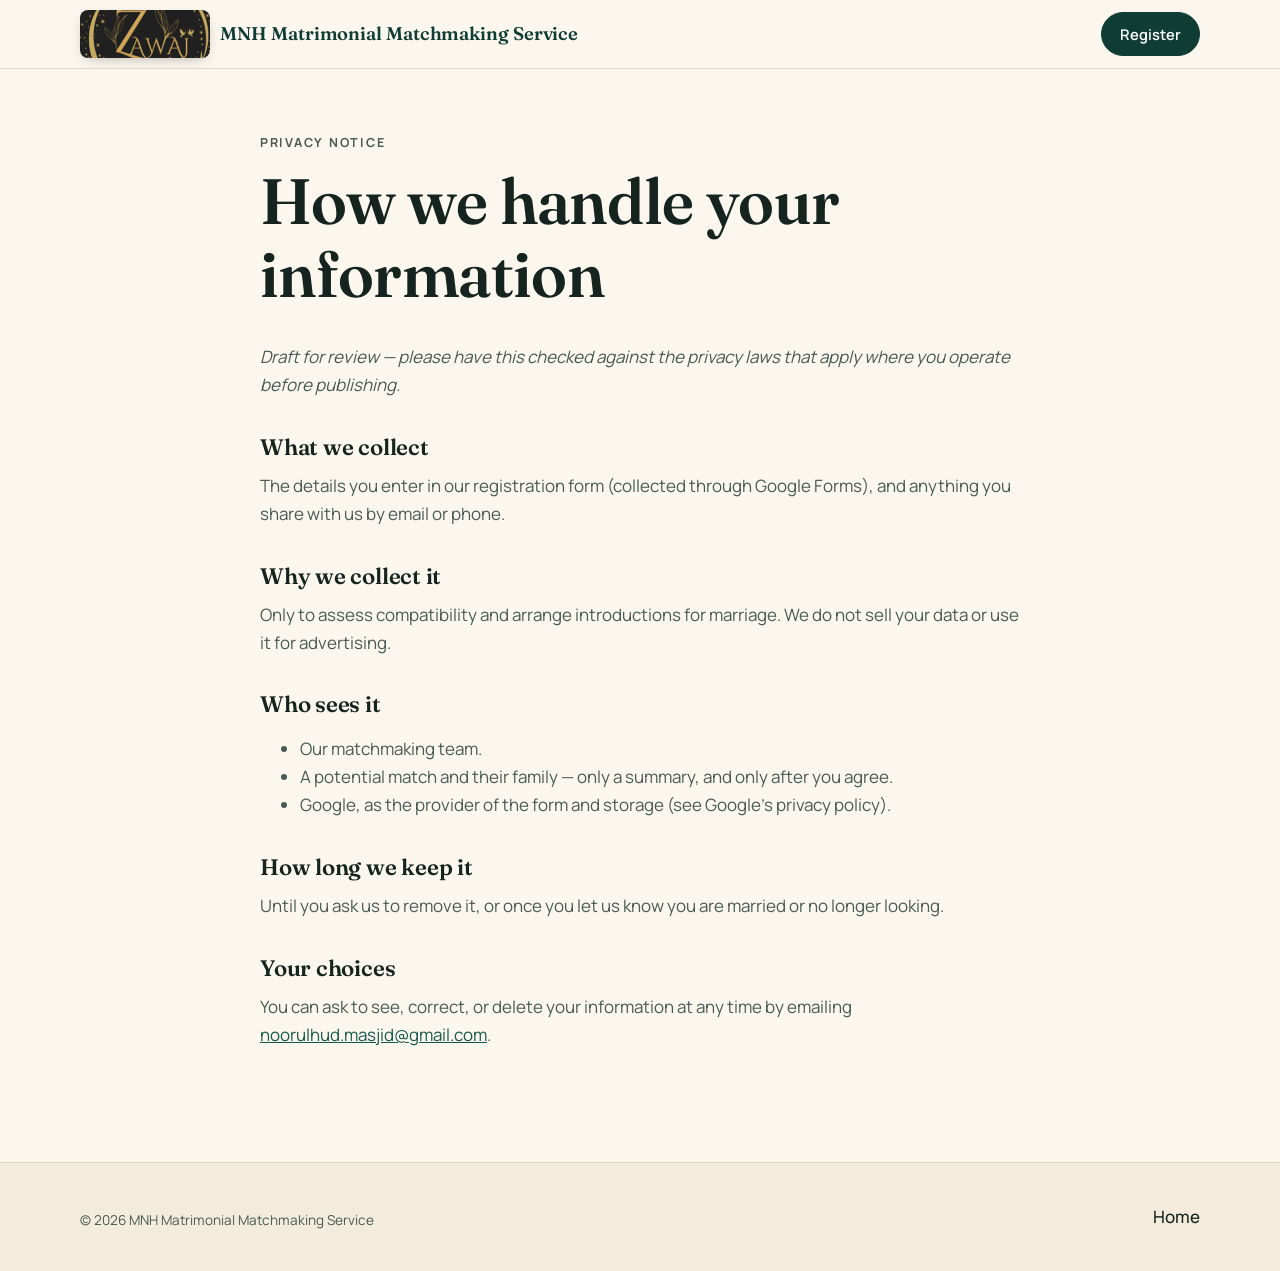
==== privacy.html @ 69de5522 "Initial MNH Matrimonial Matchmaking Service site Co-Authored-By: Claude Opus 5.5 <noreply@anthropic." ====
<!doctype html>
<html lang="en">
<head>
  <meta charset="utf-8" />
  <meta name="viewport" content="width=device-width, initial-scale=1" />
  <title>Privacy notice — MNH Matrimonial Matchmaking Service</title>
  <meta name="robots" content="noindex" />
  <link rel="icon" href="assets/favicon-64.png" type="image/png" />
  <link rel="apple-touch-icon" href="assets/apple-touch-icon.png" />
  <link href="https://fonts.googleapis.com/css2?family=Fraunces:opsz,wght@9..144,400;9..144,600&family=Manrope:wght@400;500;600;700&display=swap" rel="stylesheet" />
  <link rel="stylesheet" href="assets/styles.css" />
</head>
<body>
  <header class="nav">
    <div class="wrap nav-inner">
      <a class="brand" href="index.html"><img class="logo" src="assets/logo.png" alt="Zawaj logo" width="470" height="173" /><span class="brand-name">MNH Matrimonial<br class="brand-br" /> Matchmaking Service</span></a>
      <a class="btn btn-sm" href="index.html#register">Register</a>
    </div>
  </header>
  <main class="legal">
    <div class="wrap narrow">
      <p class="eyebrow">Privacy notice</p>
      <h1>How we handle your information</h1>
      <p><em>Draft for review — please have this checked against the privacy laws that apply where you operate before publishing.</em></p>

      <h2>What we collect</h2>
      <p>The details you enter in our registration form (collected through Google Forms), and anything you share with us by email or phone.</p>

      <h2>Why we collect it</h2>
      <p>Only to assess compatibility and arrange introductions for marriage. We do not sell your data or use it for advertising.</p>

      <h2>Who sees it</h2>
      <ul>
        <li>Our matchmaking team.</li>
        <li>A potential match and their family — only a summary, and only after you agree.</li>
        <li>Google, as the provider of the form and storage (see Google's privacy policy).</li>
      </ul>

      <h2>How long we keep it</h2>
      <p>Until you ask us to remove it, or once you let us know you are married or no longer looking.</p>

      <h2>Your choices</h2>
      <p>You can ask to see, correct, or delete your information at any time by emailing <a href="mailto:noorulhud.masjid@gmail.com" data-contact>noorulhud.masjid@gmail.com</a>.</p>
    </div>
  </main>
  <footer class="footer"><div class="wrap footer-inner"><p class="muted small">© <span id="year"></span> MNH Matrimonial Matchmaking Service</p><nav class="footer-links"><a href="index.html">Home</a></nav></div></footer>
  <script src="assets/config.js"></script>
  <script src="assets/main.js"></script>
</body>
</html>
---- assets/styles.css ----
:root {
  --ink: #16241f;
  --ink-soft: #4a5a54;
  --paper: #fbf7ef;
  --paper-2: #f3ecdd;
  --line: #e2d8c3;
  --emerald: #0f3d34;
  --emerald-2: #175a4c;
  --gold: #b8893a;
  --gold-soft: #e9d6ac;
  --white: #fff;
  --radius: 14px;
  --serif: "Fraunces", Georgia, serif;
  --sans: "Manrope", system-ui, -apple-system, "Segoe UI", sans-serif;
  --pattern: url("data:image/svg+xml,%3Csvg xmlns='http://www.w3.org/2000/svg' width='64' height='64' viewBox='0 0 40 40'%3E%3Cg fill='none' stroke='%23b8893a' stroke-opacity='.18' stroke-width='.8'%3E%3Crect x='9' y='9' width='22' height='22'/%3E%3Crect x='9' y='9' width='22' height='22' transform='rotate(45 20 20)'/%3E%3C/g%3E%3C/svg%3E");
}

*, *::before, *::after { box-sizing: border-box; }
html { scroll-behavior: smooth; scroll-padding-top: 80px; }
body {
  margin: 0;
  font: 400 17px/1.65 var(--sans);
  color: var(--ink);
  background: var(--paper);
  -webkit-font-smoothing: antialiased;
}
img, svg, iframe { display: block; max-width: 100%; }
a { color: var(--emerald-2); }
h1, h2, h3 { font-family: var(--serif); font-weight: 600; line-height: 1.15; margin: 0 0 .5em; letter-spacing: -.01em; }
h1 { font-size: clamp(2.4rem, 5.5vw, 4rem); }
h2 { font-size: clamp(1.8rem, 3.6vw, 2.6rem); }
h3 { font-size: 1.25rem; }
p { margin: 0 0 1em; }

.wrap { width: min(1120px, 100% - 32px); margin-inline: auto; }
.narrow { width: min(760px, 100% - 32px); }
.skip { position: absolute; left: -999px; top: 8px; background: var(--emerald); color: #fff; padding: 8px 14px; border-radius: 8px; z-index: 100; }
.skip:focus { left: 8px; }
.eyebrow { font-size: .78rem; font-weight: 700; letter-spacing: .14em; text-transform: uppercase; color: var(--gold); margin-bottom: .8em; }
.muted { color: var(--ink-soft); }
.small { font-size: .85rem; }

/* Buttons */
.btn {
  display: inline-flex; align-items: center; justify-content: center;
  padding: 14px 24px; border-radius: 999px;
  background: var(--emerald); color: #fff; text-decoration: none;
  font-weight: 600; border: 1.5px solid var(--emerald);
  transition: background .2s, transform .2s;
}
.btn:hover { background: var(--emerald-2); transform: translateY(-1px); }
.btn:focus-visible, a:focus-visible, button:focus-visible, summary:focus-visible { outline: 3px solid var(--gold); outline-offset: 3px; }
.btn-ghost { background: transparent; color: var(--emerald); }
.btn-ghost:hover { background: var(--paper-2); }
.btn-sm { padding: 9px 18px; font-size: .92rem; }

/* Nav */
.nav { position: sticky; top: 0; z-index: 50; background: rgba(251,247,239,.92); backdrop-filter: blur(10px); border-bottom: 1px solid var(--line); }
.nav-inner { display: flex; align-items: center; justify-content: space-between; height: 68px; }
.brand { display: inline-flex; align-items: center; gap: 10px; text-decoration: none; color: var(--emerald); font: 600 1.45rem var(--serif); }
.brand svg { width: 30px; height: 30px; color: var(--gold); }
.brand .logo { height: 48px; width: auto; border-radius: 8px; box-shadow: 0 4px 14px -6px rgba(0,0,0,.4); }
.footer .brand .logo { height: 56px; }
.brand-name { font: 600 1.15rem/1.15 var(--serif); color: var(--emerald); letter-spacing: -.005em; }
.brand-br { display: none; }
@media (max-width: 1080px) { .brand-br { display: inline; } .brand-name { font-size: 1rem; } }
@media (max-width: 420px) { .brand { gap: 8px; } .brand .logo { height: 40px; } .brand-name { font-size: .88rem; } }
.nav-links { display: flex; align-items: center; gap: 28px; }
.nav-links a:not(.btn) { color: var(--ink); text-decoration: none; font-weight: 500; font-size: .95rem; }
.nav-links a:not(.btn):hover { color: var(--emerald-2); }
.nav-toggle { display: none; background: none; border: 0; width: 44px; height: 44px; padding: 10px; cursor: pointer; }
.nav-toggle span { display: block; height: 2px; background: var(--ink); margin: 6px 0; transition: transform .2s; }
.nav-toggle[aria-expanded="true"] span:first-child { transform: translateY(4px) rotate(45deg); }
.nav-toggle[aria-expanded="true"] span:last-child { transform: translateY(-4px) rotate(-45deg); }

/* Hero */
.hero { padding: clamp(56px, 9vw, 110px) 0 clamp(56px, 8vw, 96px); background: var(--pattern), var(--paper); }
.hero-grid { display: grid; grid-template-columns: 1.2fr .8fr; gap: 56px; align-items: center; }
.hero h1 em { font-style: italic; color: var(--emerald-2); }
.lede { font-size: 1.15rem; color: var(--ink-soft); max-width: 36em; }
.cta-row { display: flex; flex-wrap: wrap; gap: 12px; margin: 28px 0 24px; }
.hero-points { list-style: none; padding: 0; margin: 0; display: flex; flex-wrap: wrap; gap: 10px 22px; font-size: .92rem; color: var(--ink-soft); }
.hero-points li::before { content: "✦"; color: var(--gold); margin-right: 8px; }
.hero-card {
  margin: 0; padding: 36px 32px; border-radius: 22px;
  background: var(--emerald); color: #f5efe1;
  box-shadow: 0 24px 60px -24px rgba(15,61,52,.55);
  position: relative; overflow: hidden;
}
.hero-card::after { content: ""; position: absolute; inset: 0; background: var(--pattern); opacity: .7; pointer-events: none; }
.hero-card blockquote { margin: 0; position: relative; z-index: 1; }
.arabic { font-family: "Amiri", "Traditional Arabic", serif; font-size: 1.6rem; line-height: 1.9; color: var(--gold-soft); }
.hero-card blockquote p:last-child { font-family: var(--serif); font-size: 1.12rem; font-style: italic; }
.hero-card figcaption { position: relative; z-index: 1; font-size: .85rem; letter-spacing: .06em; color: var(--gold-soft); }

/* Sections */
.section { padding: clamp(64px, 9vw, 112px) 0; }
.section-tint { background: var(--paper-2); }
.section-lede { font-size: 1.1rem; color: var(--ink-soft); max-width: 40em; margin-bottom: 40px; }

.steps { list-style: none; padding: 0; margin: 40px 0 0; display: grid; grid-template-columns: repeat(4, 1fr); gap: 20px; counter-reset: s; }
.steps li { background: var(--white); border: 1px solid var(--line); border-radius: var(--radius); padding: 28px 24px; }
.step-n { display: inline-grid; place-items: center; width: 40px; height: 40px; border-radius: 50%; background: var(--gold-soft); color: var(--emerald); font: 600 1.1rem var(--serif); margin-bottom: 16px; }
.steps p { color: var(--ink-soft); font-size: .97rem; margin: 0; }

.cards { display: grid; grid-template-columns: repeat(3, 1fr); gap: 20px; }
.card { background: var(--white); border: 1px solid var(--line); border-radius: var(--radius); padding: 28px; border-top: 4px solid var(--gold); }
.card-tag { font-size: .78rem; font-weight: 600; color: var(--gold); text-transform: uppercase; letter-spacing: .08em; }
.card p:last-child { color: var(--ink-soft); margin: 0; }

.compare { margin-top: 40px; overflow-x: auto; border-radius: var(--radius); border: 1px solid var(--line); background: var(--white); }
.compare table { width: 100%; min-width: 560px; border-collapse: collapse; font-size: .97rem; }
.compare th, .compare td { text-align: left; padding: 16px 20px; border-bottom: 1px solid var(--line); vertical-align: top; }
.compare tbody tr:last-child > * { border-bottom: 0; }
.compare thead th { font-size: .8rem; text-transform: uppercase; letter-spacing: .08em; color: var(--ink-soft); }
.compare tbody th { font-weight: 600; width: 26%; }
.compare td { color: var(--ink-soft); }
.compare .us { background: #eef4f1; color: var(--emerald); font-weight: 600; }

.split { display: grid; grid-template-columns: .9fr 1.1fr; gap: 56px; align-items: start; }
.checks { list-style: none; padding: 0; margin: 0; display: grid; gap: 14px; }
.checks li { padding: 18px 20px 18px 54px; background: var(--white); border: 1px solid var(--line); border-radius: var(--radius); position: relative; color: var(--ink-soft); }
.checks li::before { content: "✓"; position: absolute; left: 18px; top: 17px; width: 24px; height: 24px; border-radius: 50%; background: var(--emerald); color: #fff; display: grid; place-items: center; font-size: .8rem; font-weight: 700; }
.checks strong { color: var(--ink); }

/* Register */
.section-dark { background: var(--emerald); color: #f5efe1; position: relative; }
.section-dark::before { content: ""; position: absolute; inset: 0; background: var(--pattern); opacity: .6; pointer-events: none; }
.section-dark .wrap { position: relative; }
.section-dark .eyebrow { color: var(--gold-soft); }
.register-head { text-align: center; max-width: 620px; margin: 0 auto 36px; }
.register-head p:last-child { color: #d7e2dc; }
.form-shell { position: relative; max-width: 780px; margin: 0 auto; background: var(--white); border-radius: 20px; overflow: hidden; box-shadow: 0 30px 70px -30px rgba(0,0,0,.5); min-height: 420px; }
.form-shell iframe { width: 100%; border: 0; height: 1600px; }
.form-loading { position: absolute; inset: 0; display: grid; place-items: center; color: var(--ink-soft); }
[hidden] { display: none !important; }
.form-launch { max-width: 620px; margin: 0 auto; background: rgba(255,255,255,.06); border: 1px solid rgba(233,214,172,.35); border-radius: 20px; padding: 32px; text-align: center; }
.launch-steps { text-align: left; margin: 0 0 28px; padding-left: 1.3em; color: #e6ece8; display: grid; gap: 10px; }
.launch-steps li::marker { color: var(--gold-soft); font-weight: 700; }
.btn-gold { background: var(--gold); border-color: var(--gold); color: #1d1a14; font-size: 1.05rem; padding: 16px 30px; }
.btn-gold:hover { background: #c99a48; }
.form-launch .small { margin: 20px 0 0; color: #c9d6cf; }
.form-launch a[data-contact] { color: var(--gold-soft); }
.form-fallback { text-align: center; margin-top: 20px; color: #d7e2dc; font-size: .95rem; }
.form-fallback a { color: var(--gold-soft); }

/* FAQ */
details { border-bottom: 1px solid var(--line); padding: 4px 0; }
details:first-of-type { border-top: 1px solid var(--line); margin-top: 28px; }
summary { cursor: pointer; list-style: none; padding: 18px 40px 18px 0; font-weight: 600; font-size: 1.05rem; position: relative; }
summary::-webkit-details-marker { display: none; }
summary::after { content: "+"; position: absolute; right: 6px; top: 12px; font: 400 1.6rem var(--serif); color: var(--gold); transition: transform .2s; }
details[open] summary::after { transform: rotate(45deg); }
details p { color: var(--ink-soft); padding-right: 40px; }

/* Footer */
.footer { border-top: 1px solid var(--line); padding: 40px 0; background: var(--paper-2); }
.footer-inner { display: flex; flex-wrap: wrap; align-items: center; justify-content: space-between; gap: 20px; }
.footer-inner p { margin: 6px 0 0; }
.footer-links { display: flex; gap: 22px; }
.footer-links a { color: var(--ink); text-decoration: none; font-weight: 500; }

/* Legal page */
.legal { padding: 64px 0 96px; }
.legal h2 { font-size: 1.4rem; margin-top: 1.6em; }
.legal p, .legal li { color: var(--ink-soft); }

/* Responsive */
@media (max-width: 960px) {
  .hero-grid, .split { grid-template-columns: 1fr; gap: 40px; }
  .steps { grid-template-columns: repeat(2, 1fr); }
  .cards { grid-template-columns: 1fr; }
}
@media (max-width: 760px) {
  .nav-toggle { display: block; }
  .nav-links {
    position: absolute; top: 68px; left: 0; right: 0;
    flex-direction: column; align-items: stretch; gap: 0;
    background: var(--paper); border-bottom: 1px solid var(--line);
    padding: 8px 16px 18px; display: none;
  }
  .nav-links.open { display: flex; }
  .nav-links a:not(.btn) { padding: 14px 4px; border-bottom: 1px solid var(--line); }
  .nav-links .btn { margin-top: 14px; }
  .steps { grid-template-columns: 1fr; }
  .form-shell { border-radius: 14px; }
  .form-shell iframe { height: 2000px !important; }
}
@media (prefers-reduced-motion: reduce) {
  html { scroll-behavior: auto; }
  * { transition: none !important; }
}
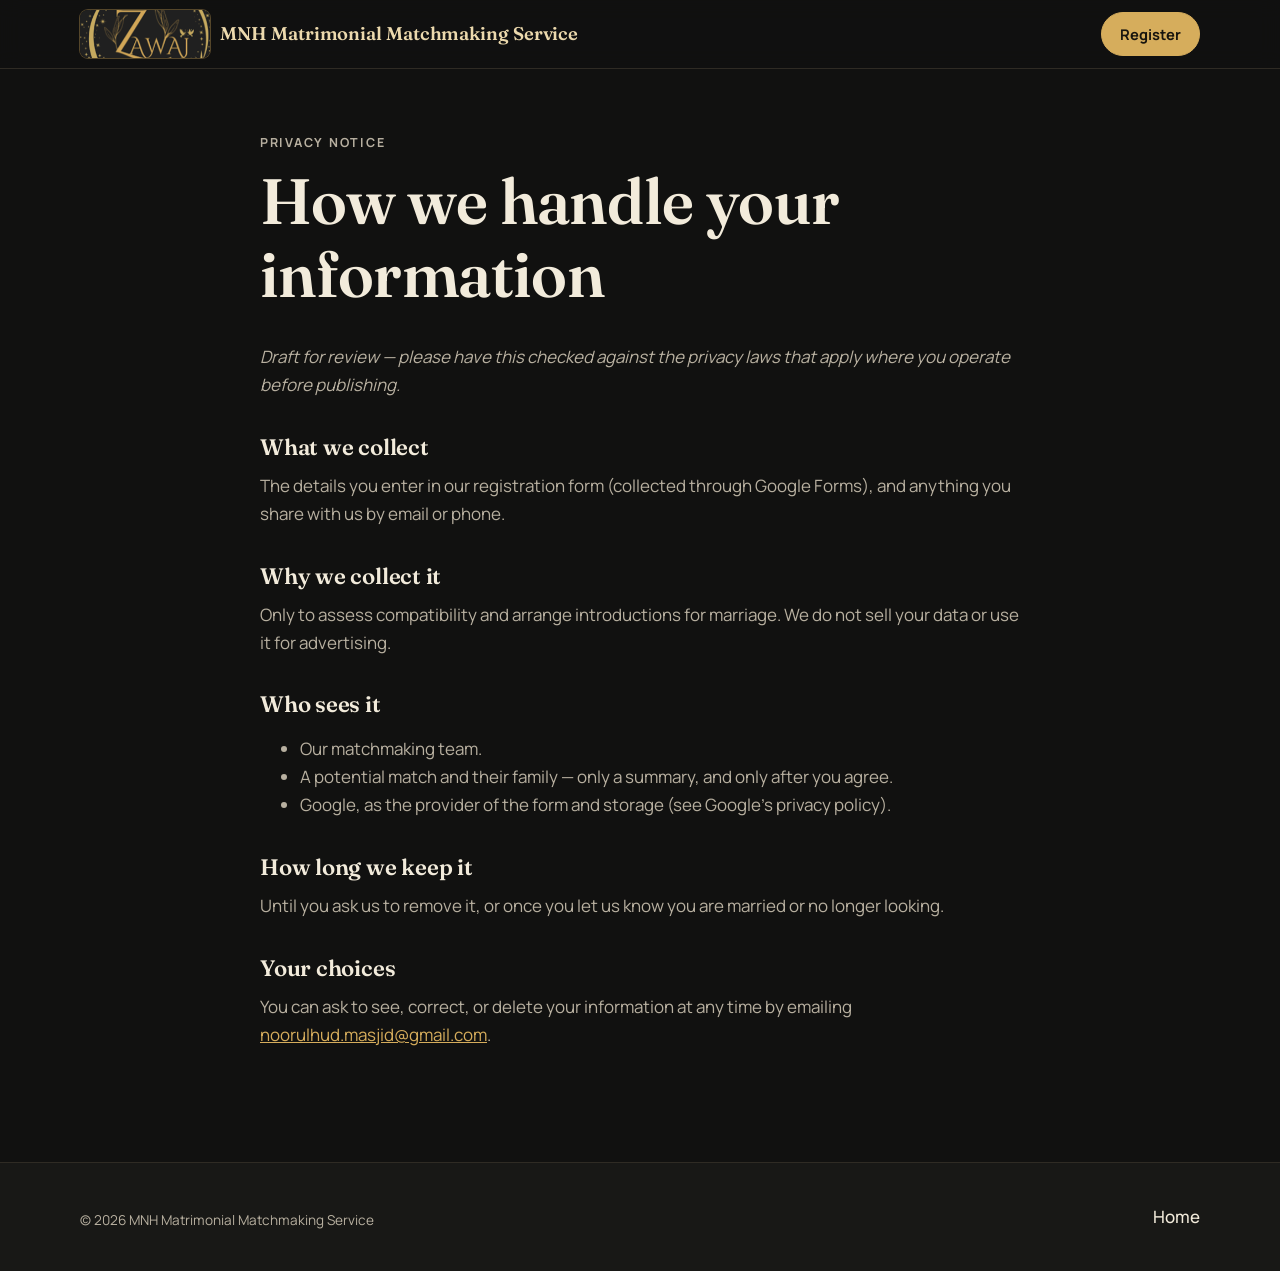
==== commit e520b451: "Switch site to black-and-gold dark theme Co-Authored-By: Claude Opus 5.5 <noreply@anthropic.com> Cla" ====
--- a/privacy.html
+++ b/privacy.html
@@ -5,6 +5,7 @@
   <meta name="viewport" content="width=device-width, initial-scale=1" />
   <title>Privacy notice — MNH Matrimonial Matchmaking Service</title>
   <meta name="robots" content="noindex" />
+  <meta name="theme-color" content="#111110" />
   <link rel="icon" href="assets/favicon-64.png" type="image/png" />
   <link rel="apple-touch-icon" href="assets/apple-touch-icon.png" />
   <link href="https://fonts.googleapis.com/css2?family=Fraunces:opsz,wght@9..144,400;9..144,600&family=Manrope:wght@400;500;600;700&display=swap" rel="stylesheet" />
--- a/assets/styles.css
+++ b/assets/styles.css
@@ -1,18 +1,22 @@
 :root {
-  --ink: #16241f;
-  --ink-soft: #4a5a54;
-  --paper: #fbf7ef;
-  --paper-2: #f3ecdd;
-  --line: #e2d8c3;
-  --emerald: #0f3d34;
-  --emerald-2: #175a4c;
-  --gold: #b8893a;
-  --gold-soft: #e9d6ac;
-  --white: #fff;
+  color-scheme: dark;
+  --ink: #f2ebdb;
+  --ink-soft: #b8b0a0;
+  --paper: #111110;
+  --paper-2: #181816;
+  --line: #2f2b24;
+  --surface: #1c1b19;
+  --accent: #d6ad5c;        /* gold used for text, links and buttons */
+  --accent-2: #e4c27e;
+  --on-accent: #17140e;     /* text on gold */
+  --deep: #0a0a09;          /* deepest panels */
+  --gold: #c9a052;
+  --gold-soft: #ecd9ad;
+  --white: var(--surface);
   --radius: 14px;
   --serif: "Fraunces", Georgia, serif;
   --sans: "Manrope", system-ui, -apple-system, "Segoe UI", sans-serif;
-  --pattern: url("data:image/svg+xml,%3Csvg xmlns='http://www.w3.org/2000/svg' width='64' height='64' viewBox='0 0 40 40'%3E%3Cg fill='none' stroke='%23b8893a' stroke-opacity='.18' stroke-width='.8'%3E%3Crect x='9' y='9' width='22' height='22'/%3E%3Crect x='9' y='9' width='22' height='22' transform='rotate(45 20 20)'/%3E%3C/g%3E%3C/svg%3E");
+  --pattern: url("data:image/svg+xml,%3Csvg xmlns='http://www.w3.org/2000/svg' width='64' height='64' viewBox='0 0 40 40'%3E%3Cg fill='none' stroke='%23b8893a' stroke-opacity='.11' stroke-width='.8'%3E%3Crect x='9' y='9' width='22' height='22'/%3E%3Crect x='9' y='9' width='22' height='22' transform='rotate(45 20 20)'/%3E%3C/g%3E%3C/svg%3E");
 }
 
 *, *::before, *::after { box-sizing: border-box; }
@@ -25,7 +29,7 @@
   -webkit-font-smoothing: antialiased;
 }
 img, svg, iframe { display: block; max-width: 100%; }
-a { color: var(--emerald-2); }
+a { color: var(--accent); }
 h1, h2, h3 { font-family: var(--serif); font-weight: 600; line-height: 1.15; margin: 0 0 .5em; letter-spacing: -.01em; }
 h1 { font-size: clamp(2.4rem, 5.5vw, 4rem); }
 h2 { font-size: clamp(1.8rem, 3.6vw, 2.6rem); }
@@ -34,7 +38,7 @@
 
 .wrap { width: min(1120px, 100% - 32px); margin-inline: auto; }
 .narrow { width: min(760px, 100% - 32px); }
-.skip { position: absolute; left: -999px; top: 8px; background: var(--emerald); color: #fff; padding: 8px 14px; border-radius: 8px; z-index: 100; }
+.skip { position: absolute; left: -999px; top: 8px; background: var(--accent); color: var(--on-accent); padding: 8px 14px; border-radius: 8px; z-index: 100; }
 .skip:focus { left: 8px; }
 .eyebrow { font-size: .78rem; font-weight: 700; letter-spacing: .14em; text-transform: uppercase; color: var(--gold); margin-bottom: .8em; }
 .muted { color: var(--ink-soft); }
@@ -44,30 +48,30 @@
 .btn {
   display: inline-flex; align-items: center; justify-content: center;
   padding: 14px 24px; border-radius: 999px;
-  background: var(--emerald); color: #fff; text-decoration: none;
-  font-weight: 600; border: 1.5px solid var(--emerald);
+  background: var(--accent); color: var(--on-accent); text-decoration: none;
+  font-weight: 700; border: 1.5px solid var(--accent);
   transition: background .2s, transform .2s;
 }
-.btn:hover { background: var(--emerald-2); transform: translateY(-1px); }
+.btn:hover { background: var(--accent-2); border-color: var(--accent-2); transform: translateY(-1px); }
 .btn:focus-visible, a:focus-visible, button:focus-visible, summary:focus-visible { outline: 3px solid var(--gold); outline-offset: 3px; }
-.btn-ghost { background: transparent; color: var(--emerald); }
-.btn-ghost:hover { background: var(--paper-2); }
+.btn-ghost { background: transparent; color: var(--accent); }
+.btn-ghost:hover { background: rgba(214,173,92,.1); }
 .btn-sm { padding: 9px 18px; font-size: .92rem; }
 
 /* Nav */
-.nav { position: sticky; top: 0; z-index: 50; background: rgba(251,247,239,.92); backdrop-filter: blur(10px); border-bottom: 1px solid var(--line); }
+.nav { position: sticky; top: 0; z-index: 50; background: rgba(17,17,16,.88); backdrop-filter: blur(10px); border-bottom: 1px solid var(--line); }
 .nav-inner { display: flex; align-items: center; justify-content: space-between; height: 68px; }
-.brand { display: inline-flex; align-items: center; gap: 10px; text-decoration: none; color: var(--emerald); font: 600 1.45rem var(--serif); }
+.brand { display: inline-flex; align-items: center; gap: 10px; text-decoration: none; color: var(--accent); font: 600 1.45rem var(--serif); }
 .brand svg { width: 30px; height: 30px; color: var(--gold); }
-.brand .logo { height: 48px; width: auto; border-radius: 8px; box-shadow: 0 4px 14px -6px rgba(0,0,0,.4); }
+.brand .logo { height: 48px; width: auto; border-radius: 8px; box-shadow: 0 0 0 1px rgba(214,173,92,.35); }
 .footer .brand .logo { height: 56px; }
-.brand-name { font: 600 1.15rem/1.15 var(--serif); color: var(--emerald); letter-spacing: -.005em; }
+.brand-name { font: 600 1.15rem/1.15 var(--serif); color: var(--gold-soft); letter-spacing: -.005em; }
 .brand-br { display: none; }
 @media (max-width: 1080px) { .brand-br { display: inline; } .brand-name { font-size: 1rem; } }
 @media (max-width: 420px) { .brand { gap: 8px; } .brand .logo { height: 40px; } .brand-name { font-size: .88rem; } }
 .nav-links { display: flex; align-items: center; gap: 28px; }
 .nav-links a:not(.btn) { color: var(--ink); text-decoration: none; font-weight: 500; font-size: .95rem; }
-.nav-links a:not(.btn):hover { color: var(--emerald-2); }
+.nav-links a:not(.btn):hover { color: var(--accent); }
 .nav-toggle { display: none; background: none; border: 0; width: 44px; height: 44px; padding: 10px; cursor: pointer; }
 .nav-toggle span { display: block; height: 2px; background: var(--ink); margin: 6px 0; transition: transform .2s; }
 .nav-toggle[aria-expanded="true"] span:first-child { transform: translateY(4px) rotate(45deg); }
@@ -76,15 +80,16 @@
 /* Hero */
 .hero { padding: clamp(56px, 9vw, 110px) 0 clamp(56px, 8vw, 96px); background: var(--pattern), var(--paper); }
 .hero-grid { display: grid; grid-template-columns: 1.2fr .8fr; gap: 56px; align-items: center; }
-.hero h1 em { font-style: italic; color: var(--emerald-2); }
+.hero h1 em { font-style: italic; color: var(--accent); }
 .lede { font-size: 1.15rem; color: var(--ink-soft); max-width: 36em; }
 .cta-row { display: flex; flex-wrap: wrap; gap: 12px; margin: 28px 0 24px; }
 .hero-points { list-style: none; padding: 0; margin: 0; display: flex; flex-wrap: wrap; gap: 10px 22px; font-size: .92rem; color: var(--ink-soft); }
 .hero-points li::before { content: "✦"; color: var(--gold); margin-right: 8px; }
 .hero-card {
   margin: 0; padding: 36px 32px; border-radius: 22px;
-  background: var(--emerald); color: #f5efe1;
-  box-shadow: 0 24px 60px -24px rgba(15,61,52,.55);
+  background: var(--deep); color: #f5efe1;
+  border: 1px solid rgba(214,173,92,.4);
+  box-shadow: 0 24px 60px -24px rgba(0,0,0,.8), 0 0 60px -30px rgba(214,173,92,.35);
   position: relative; overflow: hidden;
 }
 .hero-card::after { content: ""; position: absolute; inset: 0; background: var(--pattern); opacity: .7; pointer-events: none; }
@@ -100,7 +105,7 @@
 
 .steps { list-style: none; padding: 0; margin: 40px 0 0; display: grid; grid-template-columns: repeat(4, 1fr); gap: 20px; counter-reset: s; }
 .steps li { background: var(--white); border: 1px solid var(--line); border-radius: var(--radius); padding: 28px 24px; }
-.step-n { display: inline-grid; place-items: center; width: 40px; height: 40px; border-radius: 50%; background: var(--gold-soft); color: var(--emerald); font: 600 1.1rem var(--serif); margin-bottom: 16px; }
+.step-n { display: inline-grid; place-items: center; width: 40px; height: 40px; border-radius: 50%; background: rgba(214,173,92,.15); color: var(--accent); border: 1px solid rgba(214,173,92,.45); font: 600 1.1rem var(--serif); margin-bottom: 16px; }
 .steps p { color: var(--ink-soft); font-size: .97rem; margin: 0; }
 
 .cards { display: grid; grid-template-columns: repeat(3, 1fr); gap: 20px; }
@@ -115,33 +120,33 @@
 .compare thead th { font-size: .8rem; text-transform: uppercase; letter-spacing: .08em; color: var(--ink-soft); }
 .compare tbody th { font-weight: 600; width: 26%; }
 .compare td { color: var(--ink-soft); }
-.compare .us { background: #eef4f1; color: var(--emerald); font-weight: 600; }
+.compare .us { background: rgba(214,173,92,.09); color: var(--gold-soft); font-weight: 600; }
 
 .split { display: grid; grid-template-columns: .9fr 1.1fr; gap: 56px; align-items: start; }
 .checks { list-style: none; padding: 0; margin: 0; display: grid; gap: 14px; }
 .checks li { padding: 18px 20px 18px 54px; background: var(--white); border: 1px solid var(--line); border-radius: var(--radius); position: relative; color: var(--ink-soft); }
-.checks li::before { content: "✓"; position: absolute; left: 18px; top: 17px; width: 24px; height: 24px; border-radius: 50%; background: var(--emerald); color: #fff; display: grid; place-items: center; font-size: .8rem; font-weight: 700; }
+.checks li::before { content: "✓"; position: absolute; left: 18px; top: 17px; width: 24px; height: 24px; border-radius: 50%; background: var(--accent); color: var(--on-accent); display: grid; place-items: center; font-size: .8rem; font-weight: 700; }
 .checks strong { color: var(--ink); }
 
 /* Register */
-.section-dark { background: var(--emerald); color: #f5efe1; position: relative; }
+.section-dark { background: var(--deep); border-block: 1px solid var(--line); color: #f5efe1; position: relative; }
 .section-dark::before { content: ""; position: absolute; inset: 0; background: var(--pattern); opacity: .6; pointer-events: none; }
 .section-dark .wrap { position: relative; }
 .section-dark .eyebrow { color: var(--gold-soft); }
 .register-head { text-align: center; max-width: 620px; margin: 0 auto 36px; }
-.register-head p:last-child { color: #d7e2dc; }
-.form-shell { position: relative; max-width: 780px; margin: 0 auto; background: var(--white); border-radius: 20px; overflow: hidden; box-shadow: 0 30px 70px -30px rgba(0,0,0,.5); min-height: 420px; }
+.register-head p:last-child { color: var(--ink-soft); }
+.form-shell { position: relative; max-width: 780px; margin: 0 auto; background: #fff; border-radius: 20px; overflow: hidden; box-shadow: 0 30px 70px -30px rgba(0,0,0,.5); min-height: 420px; }
 .form-shell iframe { width: 100%; border: 0; height: 1600px; }
 .form-loading { position: absolute; inset: 0; display: grid; place-items: center; color: var(--ink-soft); }
 [hidden] { display: none !important; }
 .form-launch { max-width: 620px; margin: 0 auto; background: rgba(255,255,255,.06); border: 1px solid rgba(233,214,172,.35); border-radius: 20px; padding: 32px; text-align: center; }
-.launch-steps { text-align: left; margin: 0 0 28px; padding-left: 1.3em; color: #e6ece8; display: grid; gap: 10px; }
+.launch-steps { text-align: left; margin: 0 0 28px; padding-left: 1.3em; color: var(--ink); display: grid; gap: 10px; }
 .launch-steps li::marker { color: var(--gold-soft); font-weight: 700; }
-.btn-gold { background: var(--gold); border-color: var(--gold); color: #1d1a14; font-size: 1.05rem; padding: 16px 30px; }
-.btn-gold:hover { background: #c99a48; }
-.form-launch .small { margin: 20px 0 0; color: #c9d6cf; }
+.btn-gold { background: var(--accent); border-color: var(--accent); color: var(--on-accent); font-size: 1.05rem; padding: 16px 30px; }
+.btn-gold:hover { background: var(--accent-2); }
+.form-launch .small { margin: 20px 0 0; color: var(--ink-soft); }
 .form-launch a[data-contact] { color: var(--gold-soft); }
-.form-fallback { text-align: center; margin-top: 20px; color: #d7e2dc; font-size: .95rem; }
+.form-fallback { text-align: center; margin-top: 20px; color: var(--ink-soft); font-size: .95rem; }
 .form-fallback a { color: var(--gold-soft); }
 
 /* FAQ */
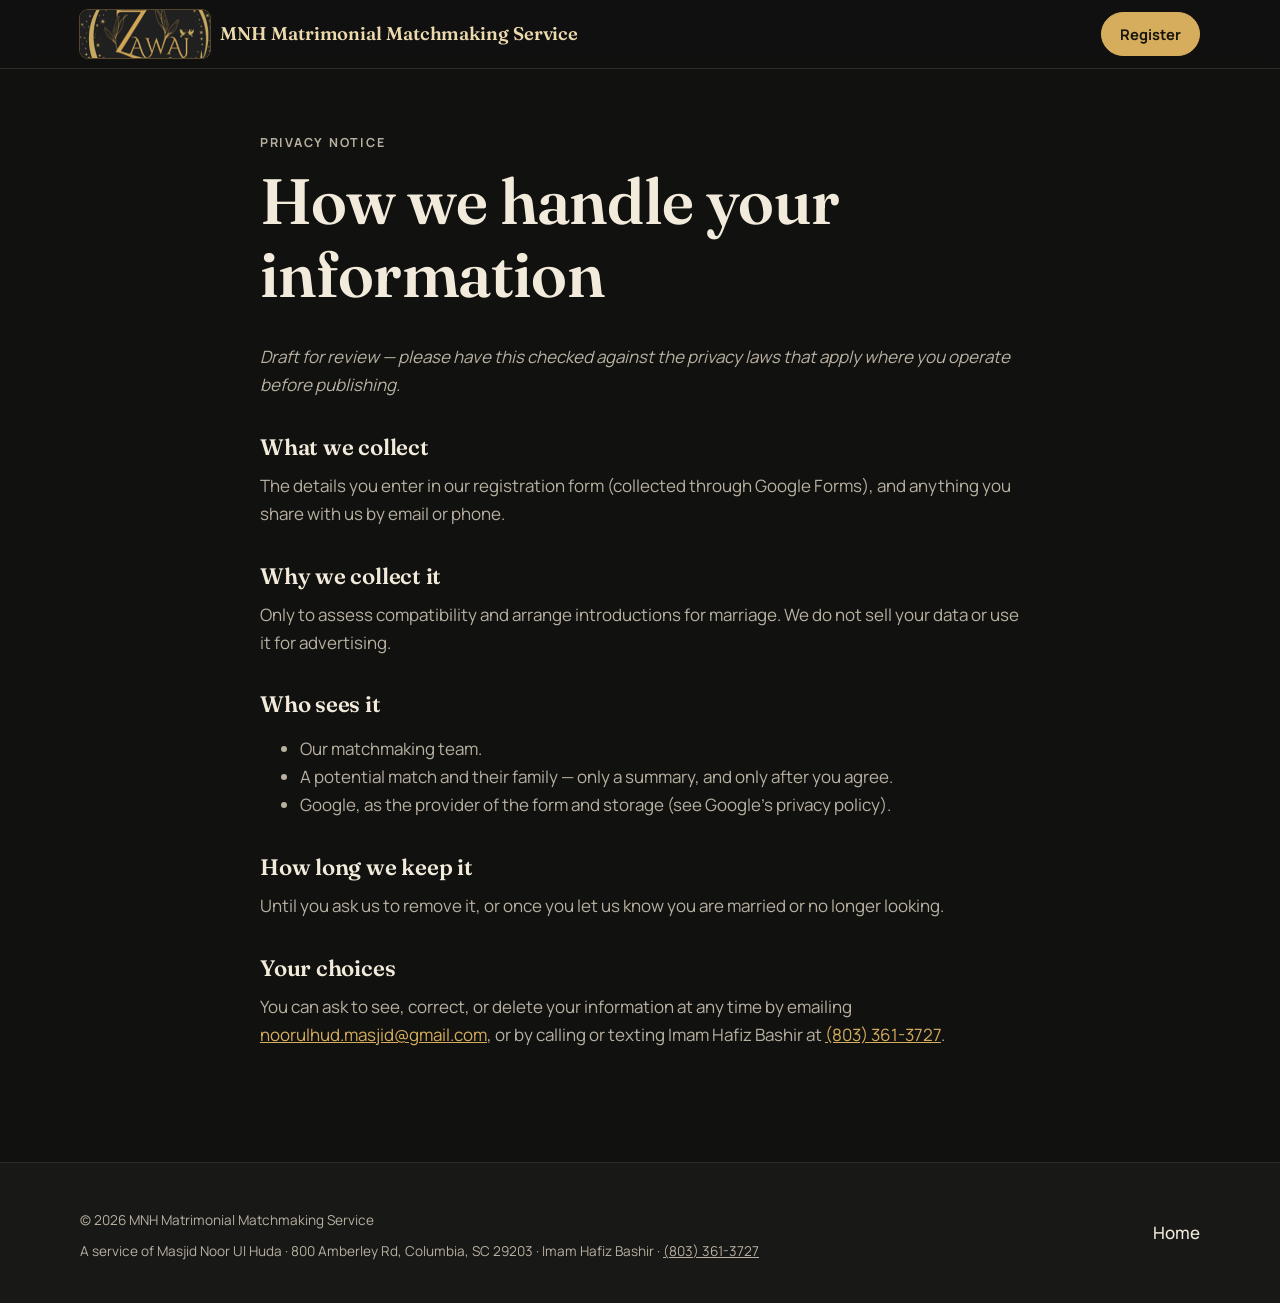
==== commit 0a8f7497: "Add Masjid Noor Ul Huda and Imam contact details Co-Authored-By: Claude Opus 5.5 <noreply@anthropic." ====
--- a/privacy.html
+++ b/privacy.html
@@ -9,7 +9,7 @@
   <link rel="icon" href="assets/favicon-64.png" type="image/png" />
   <link rel="apple-touch-icon" href="assets/apple-touch-icon.png" />
   <link href="https://fonts.googleapis.com/css2?family=Fraunces:opsz,wght@9..144,400;9..144,600&family=Manrope:wght@400;500;600;700&display=swap" rel="stylesheet" />
-  <link rel="stylesheet" href="assets/styles.css" />
+  <link rel="stylesheet" href="assets/styles.css?v=3" />
 </head>
 <body>
   <header class="nav">
@@ -41,11 +41,11 @@
       <p>Until you ask us to remove it, or once you let us know you are married or no longer looking.</p>
 
       <h2>Your choices</h2>
-      <p>You can ask to see, correct, or delete your information at any time by emailing <a href="mailto:noorulhud.masjid@gmail.com" data-contact>noorulhud.masjid@gmail.com</a>.</p>
+      <p>You can ask to see, correct, or delete your information at any time by emailing <a href="mailto:noorulhud.masjid@gmail.com" data-contact>noorulhud.masjid@gmail.com</a>, or by calling or texting Imam Hafiz Bashir at <a href="tel:+18033613727">(803) 361-3727</a>.</p>
     </div>
   </main>
-  <footer class="footer"><div class="wrap footer-inner"><p class="muted small">© <span id="year"></span> MNH Matrimonial Matchmaking Service</p><nav class="footer-links"><a href="index.html">Home</a></nav></div></footer>
-  <script src="assets/config.js"></script>
-  <script src="assets/main.js"></script>
+  <footer class="footer"><div class="wrap footer-inner"><div><p class="muted small">© <span id="year"></span> MNH Matrimonial Matchmaking Service</p><p class="muted small footer-masjid">A service of Masjid Noor Ul Huda · 800 Amberley Rd, Columbia, SC 29203 · Imam Hafiz Bashir · <a href="tel:+18033613727">(803) 361-3727</a></p></div><nav class="footer-links"><a href="index.html">Home</a></nav></div></footer>
+  <script src="assets/config.js?v=3"></script>
+  <script src="assets/main.js?v=3"></script>
 </body>
 </html>
--- a/assets/styles.css
+++ b/assets/styles.css
@@ -70,7 +70,7 @@
 @media (max-width: 1080px) { .brand-br { display: inline; } .brand-name { font-size: 1rem; } }
 @media (max-width: 420px) { .brand { gap: 8px; } .brand .logo { height: 40px; } .brand-name { font-size: .88rem; } }
 .nav-links { display: flex; align-items: center; gap: 28px; }
-.nav-links a:not(.btn) { color: var(--ink); text-decoration: none; font-weight: 500; font-size: .95rem; }
+.nav-links a:not(.btn) { white-space: nowrap; color: var(--ink); text-decoration: none; font-weight: 500; font-size: .95rem; }
 .nav-links a:not(.btn):hover { color: var(--accent); }
 .nav-toggle { display: none; background: none; border: 0; width: 44px; height: 44px; padding: 10px; cursor: pointer; }
 .nav-toggle span { display: block; height: 2px; background: var(--ink); margin: 6px 0; transition: transform .2s; }
@@ -158,6 +158,19 @@
 details[open] summary::after { transform: rotate(45deg); }
 details p { color: var(--ink-soft); padding-right: 40px; }
 
+/* Contact */
+.contact-grid { display: grid; grid-template-columns: repeat(3, 1fr); gap: 20px; }
+.contact-card { display: flex; flex-direction: column; }
+.contact-card address { font-style: normal; color: var(--ink); font-size: 1.05rem; line-height: 1.6; margin-bottom: 18px; }
+.contact-line { color: var(--ink-soft); margin-bottom: 18px !important; }
+.contact-line a { font-weight: 600; word-break: break-word; }
+.contact-actions { display: flex; gap: 10px; margin-top: auto; }
+.contact-action { margin-top: auto; font-weight: 600; text-decoration: none; }
+.contact-action:hover { text-decoration: underline; }
+.footer-masjid { margin-top: 10px !important; line-height: 1.6; }
+.footer-masjid a { color: var(--ink-soft); }
+@media (max-width: 960px) { .contact-grid { grid-template-columns: 1fr; } }
+
 /* Footer */
 .footer { border-top: 1px solid var(--line); padding: 40px 0; background: var(--paper-2); }
 .footer-inner { display: flex; flex-wrap: wrap; align-items: center; justify-content: space-between; gap: 20px; }
@@ -176,7 +189,7 @@
   .steps { grid-template-columns: repeat(2, 1fr); }
   .cards { grid-template-columns: 1fr; }
 }
-@media (max-width: 760px) {
+@media (max-width: 1000px) {
   .nav-toggle { display: block; }
   .nav-links {
     position: absolute; top: 68px; left: 0; right: 0;
@@ -187,6 +200,8 @@
   .nav-links.open { display: flex; }
   .nav-links a:not(.btn) { padding: 14px 4px; border-bottom: 1px solid var(--line); }
   .nav-links .btn { margin-top: 14px; }
+}
+@media (max-width: 760px) {
   .steps { grid-template-columns: 1fr; }
   .form-shell { border-radius: 14px; }
   .form-shell iframe { height: 2000px !important; }
